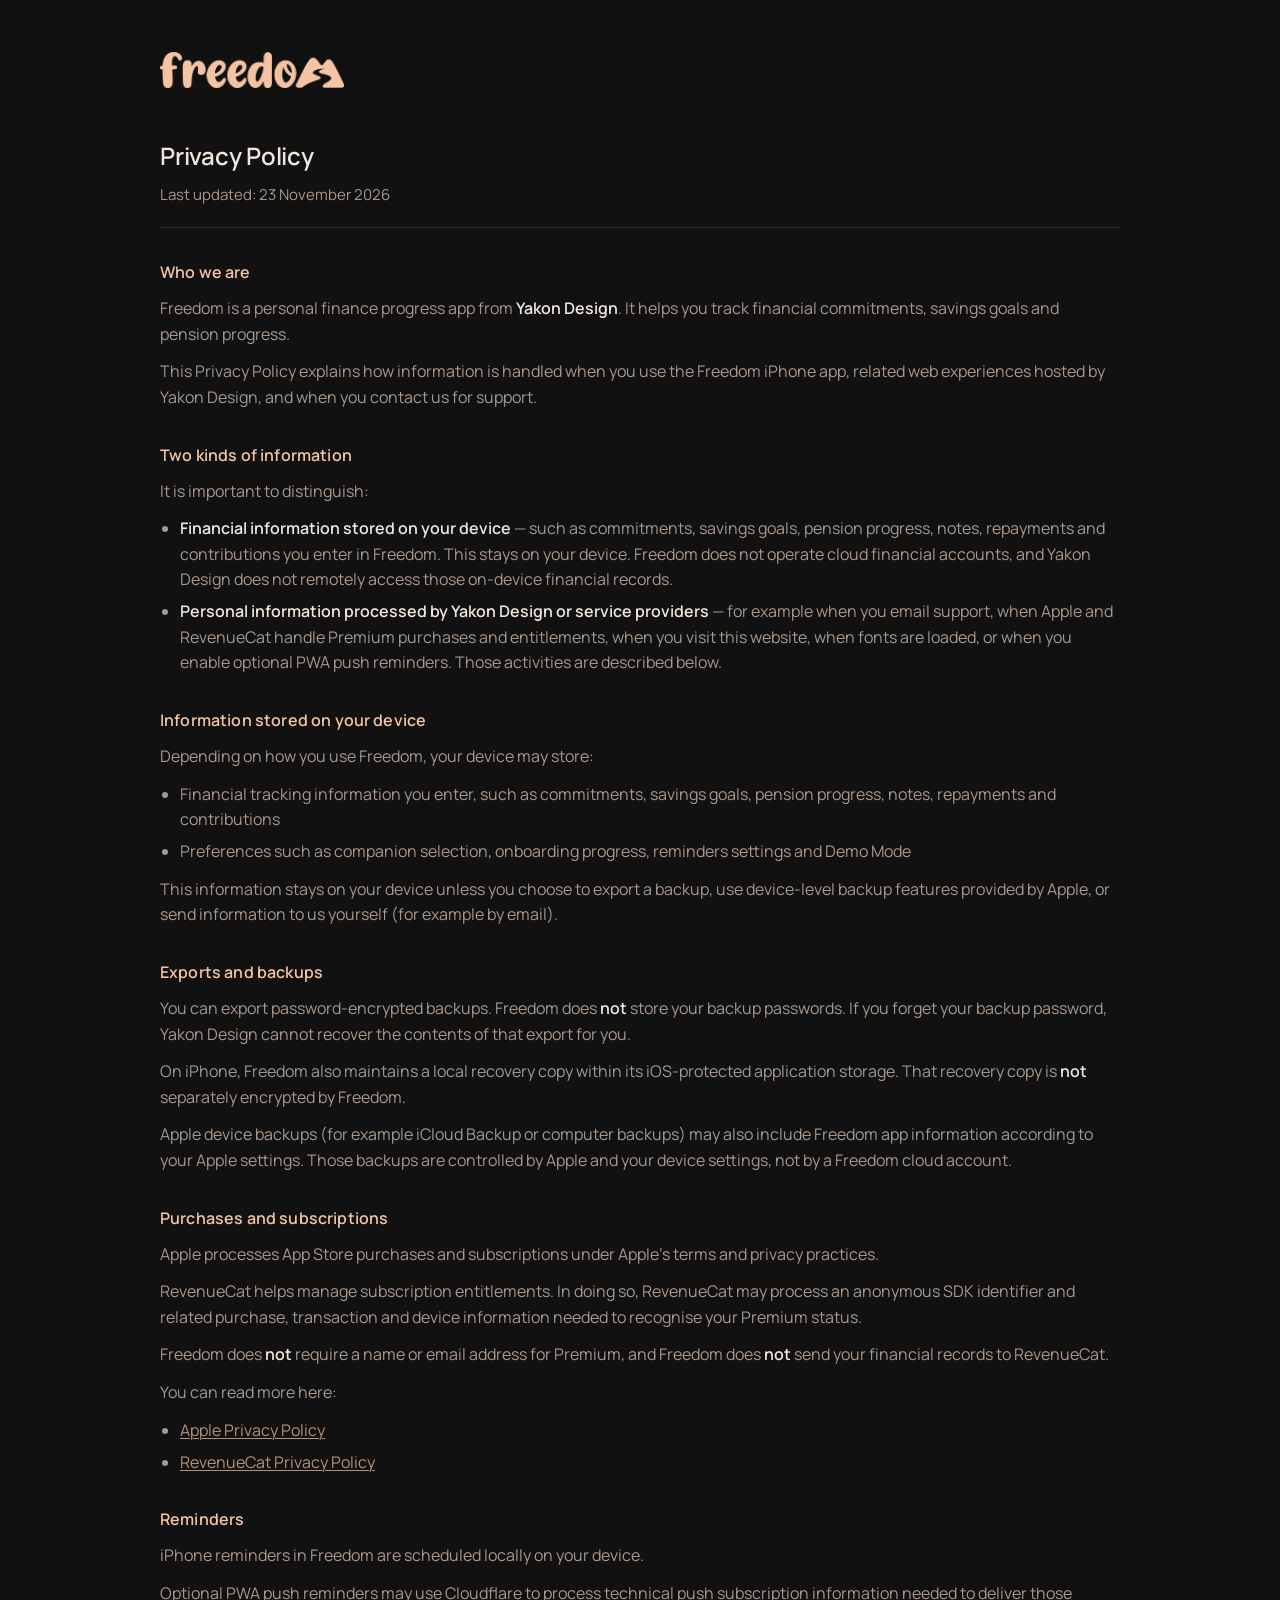
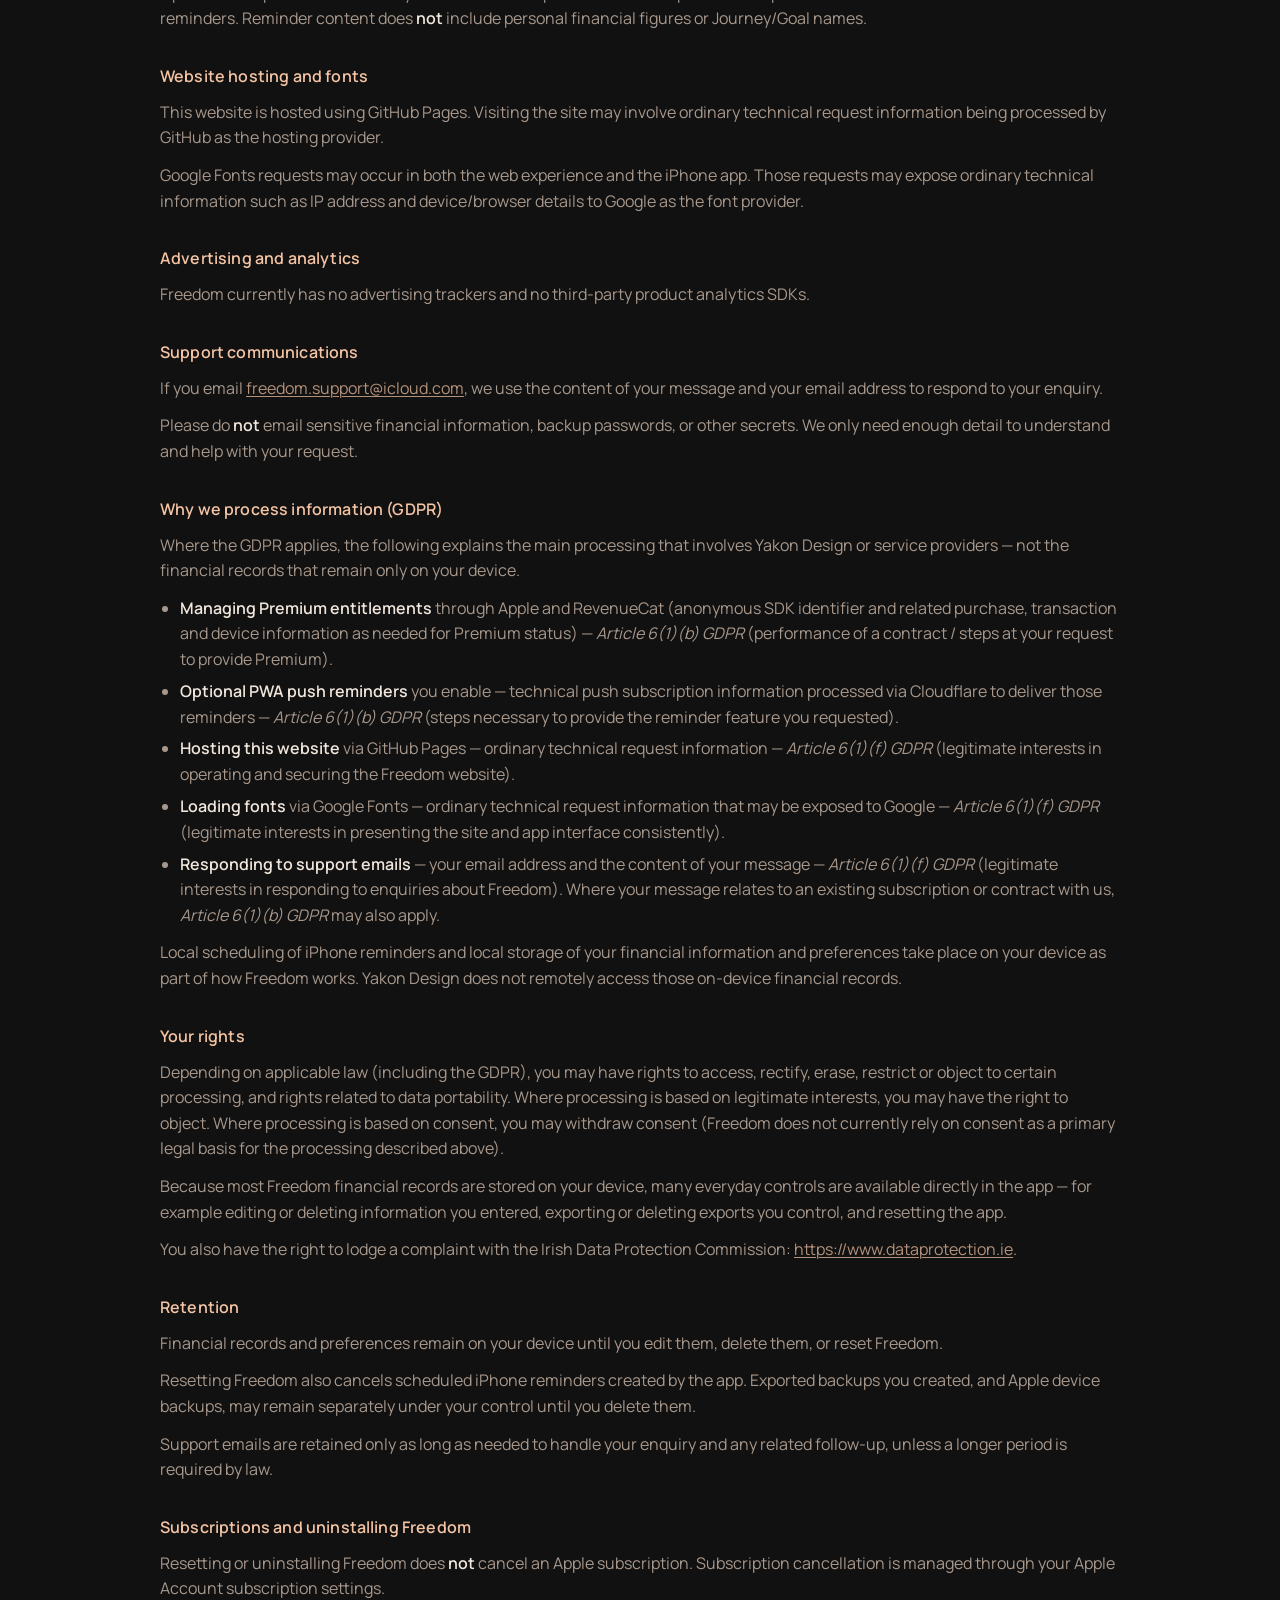
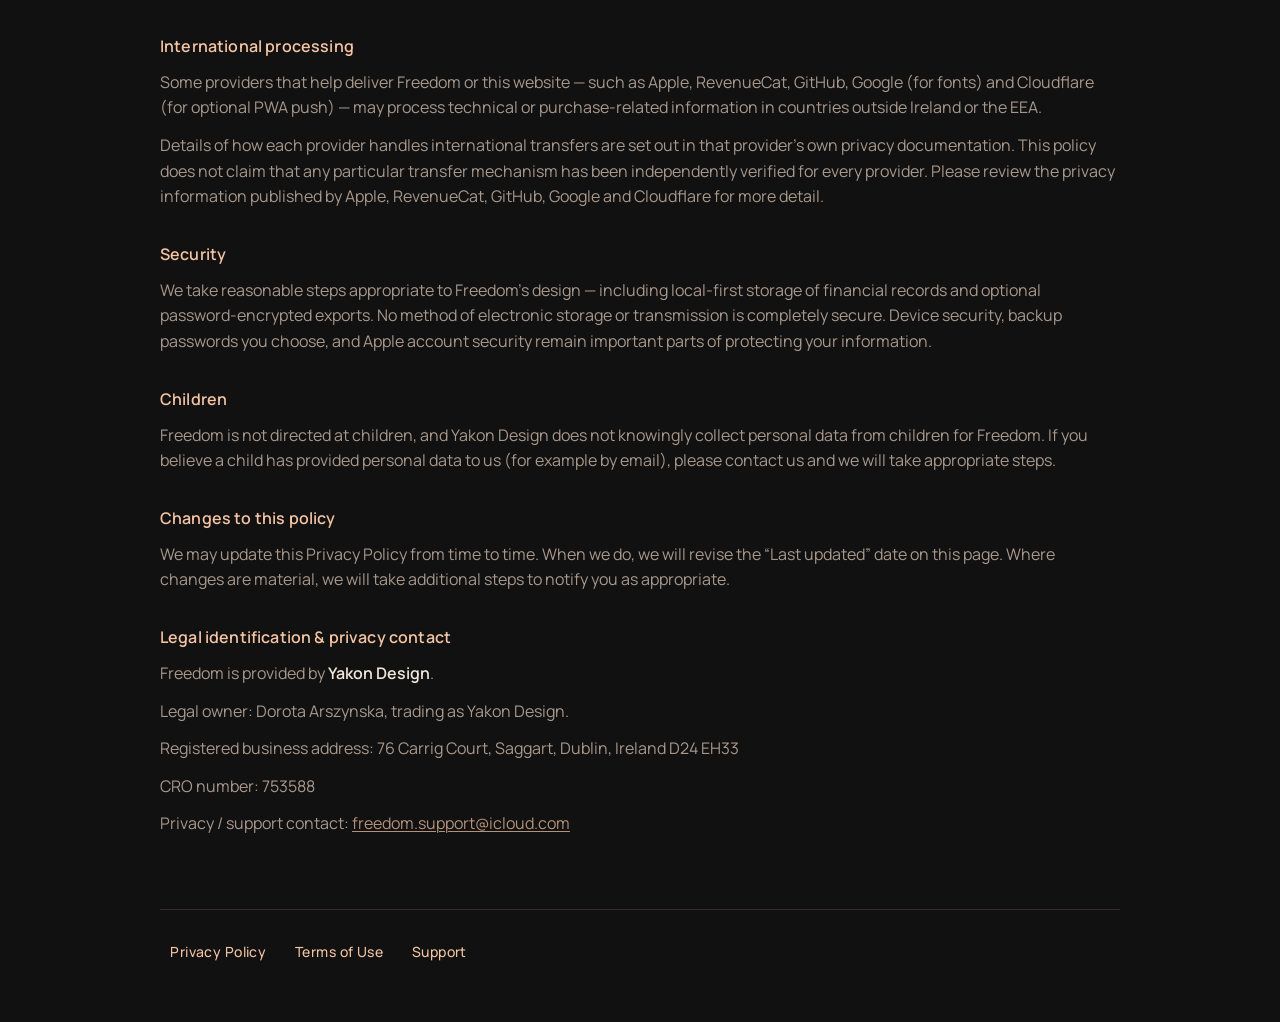
==== privacy/index.html @ 396cba0e "Publish Freedom website for GitHub Pages. Co-authored-by: Cursor <cursoragent@cursor.com>" ====
<!DOCTYPE html>
<html lang="en">
  <head>
    <meta charset="utf-8" />
    <meta name="viewport" content="width=device-width, initial-scale=1" />
    <meta name="description" content="Freedom Privacy Policy — Yakon Design" />
    <title>Privacy Policy — Freedom</title>
    <link rel="preconnect" href="https://fonts.googleapis.com" />
    <link rel="preconnect" href="https://fonts.gstatic.com" crossorigin />
    <link
      href="https://fonts.googleapis.com/css2?family=Manrope:wght@400;500;600&display=swap"
      rel="stylesheet"
    />
    <link rel="stylesheet" href="../css/styles.css" />
  </head>
  <body>
    <div class="site site--page">
      <div class="page">
        <a class="brand" href="../">
          <img
            class="brand__logo"
            src="../assets/freedom-logo-horizontal.png"
            alt="Freedom — Home"
            width="1547"
            height="302"
          />
        </a>

        <header class="page__header">
          <h1 class="page__title">Privacy Policy</h1>
          <p class="page__lede">Last updated: 23 November 2026</p>
        </header>

        <article class="content">
          <section>
            <h2>Who we are</h2>
            <p>
              Freedom is a personal finance progress app from
              <strong>Yakon Design</strong>. It helps you track financial
              commitments, savings goals and pension progress.
            </p>
            <p>
              This Privacy Policy explains how information is handled when you
              use the Freedom iPhone app, related web experiences hosted by
              Yakon Design, and when you contact us for support.
            </p>
          </section>

          <section>
            <h2>Two kinds of information</h2>
            <p>
              It is important to distinguish:
            </p>
            <ul>
              <li>
                <strong>Financial information stored on your device</strong> —
                such as commitments, savings goals, pension progress, notes,
                repayments and contributions you enter in Freedom. This stays
                on your device. Freedom does not operate cloud financial
                accounts, and Yakon Design does not remotely access those
                on-device financial records.
              </li>
              <li>
                <strong>Personal information processed by Yakon Design or
                service providers</strong> — for example when you email
                support, when Apple and RevenueCat handle Premium purchases and
                entitlements, when you visit this website, when fonts are
                loaded, or when you enable optional PWA push reminders. Those
                activities are described below.
              </li>
            </ul>
          </section>

          <section>
            <h2>Information stored on your device</h2>
            <p>Depending on how you use Freedom, your device may store:</p>
            <ul>
              <li>
                Financial tracking information you enter, such as commitments,
                savings goals, pension progress, notes, repayments and
                contributions
              </li>
              <li>
                Preferences such as companion selection, onboarding progress,
                reminders settings and Demo Mode
              </li>
            </ul>
            <p>
              This information stays on your device unless you choose to export
              a backup, use device-level backup features provided by Apple, or
              send information to us yourself (for example by email).
            </p>
          </section>

          <section>
            <h2>Exports and backups</h2>
            <p>
              You can export password-encrypted backups. Freedom does
              <strong>not</strong> store your backup passwords. If you forget
              your backup password, Yakon Design cannot recover the contents of
              that export for you.
            </p>
            <p>
              On iPhone, Freedom also maintains a local recovery copy within
              its iOS-protected application storage. That recovery copy is
              <strong>not</strong> separately encrypted by Freedom.
            </p>
            <p>
              Apple device backups (for example iCloud Backup or computer
              backups) may also include Freedom app information according to
              your Apple settings. Those backups are controlled by Apple and
              your device settings, not by a Freedom cloud account.
            </p>
          </section>

          <section>
            <h2>Purchases and subscriptions</h2>
            <p>
              Apple processes App Store purchases and subscriptions under
              Apple’s terms and privacy practices.
            </p>
            <p>
              RevenueCat helps manage subscription entitlements. In doing so,
              RevenueCat may process an anonymous SDK identifier and related
              purchase, transaction and device information needed to recognise
              your Premium status.
            </p>
            <p>
              Freedom does <strong>not</strong> require a name or email address
              for Premium, and Freedom does <strong>not</strong> send your
              financial records to RevenueCat.
            </p>
            <p>You can read more here:</p>
            <ul>
              <li>
                <a
                  href="https://www.apple.com/legal/privacy/"
                  rel="noopener noreferrer"
                  >Apple Privacy Policy</a
                >
              </li>
              <li>
                <a
                  href="https://www.revenuecat.com/privacy"
                  rel="noopener noreferrer"
                  >RevenueCat Privacy Policy</a
                >
              </li>
            </ul>
          </section>

          <section>
            <h2>Reminders</h2>
            <p>
              iPhone reminders in Freedom are scheduled locally on your device.
            </p>
            <p>
              Optional PWA push reminders may use Cloudflare to process
              technical push subscription information needed to deliver those
              reminders. Reminder content does
              <strong>not</strong> include personal financial figures or
              Journey/Goal names.
            </p>
          </section>

          <section>
            <h2>Website hosting and fonts</h2>
            <p>
              This website is hosted using GitHub Pages. Visiting the site may
              involve ordinary technical request information being processed by
              GitHub as the hosting provider.
            </p>
            <p>
              Google Fonts requests may occur in both the web experience and
              the iPhone app. Those requests may expose ordinary technical
              information such as IP address and device/browser details to
              Google as the font provider.
            </p>
          </section>

          <section>
            <h2>Advertising and analytics</h2>
            <p>
              Freedom currently has no advertising trackers and no third-party
              product analytics SDKs.
            </p>
          </section>

          <section>
            <h2>Support communications</h2>
            <p>
              If you email
              <a href="mailto:freedom.support@icloud.com"
                >freedom.support@icloud.com</a
              >, we use the content of your message and your email address to
              respond to your enquiry.
            </p>
            <p>
              Please do <strong>not</strong> email sensitive financial
              information, backup passwords, or other secrets. We only need
              enough detail to understand and help with your request.
            </p>
          </section>

          <section>
            <h2>Why we process information (GDPR)</h2>
            <p>
              Where the GDPR applies, the following explains the main processing
              that involves Yakon Design or service providers — not the
              financial records that remain only on your device.
            </p>
            <ul>
              <li>
                <strong>Managing Premium entitlements</strong> through Apple and
                RevenueCat (anonymous SDK identifier and related purchase,
                transaction and device information as needed for Premium
                status) —
                <em>Article 6(1)(b) GDPR</em> (performance of a contract /
                steps at your request to provide Premium).
              </li>
              <li>
                <strong>Optional PWA push reminders</strong> you enable —
                technical push subscription information processed via Cloudflare
                to deliver those reminders —
                <em>Article 6(1)(b) GDPR</em> (steps necessary to provide the
                reminder feature you requested).
              </li>
              <li>
                <strong>Hosting this website</strong> via GitHub Pages —
                ordinary technical request information —
                <em>Article 6(1)(f) GDPR</em> (legitimate interests in
                operating and securing the Freedom website).
              </li>
              <li>
                <strong>Loading fonts</strong> via Google Fonts —
                ordinary technical request information that may be exposed to
                Google —
                <em>Article 6(1)(f) GDPR</em> (legitimate interests in
                presenting the site and app interface consistently).
              </li>
              <li>
                <strong>Responding to support emails</strong> —
                your email address and the content of your message —
                <em>Article 6(1)(f) GDPR</em> (legitimate interests in
                responding to enquiries about Freedom). Where your message
                relates to an existing subscription or contract with us,
                <em>Article 6(1)(b) GDPR</em> may also apply.
              </li>
            </ul>
            <p>
              Local scheduling of iPhone reminders and local storage of your
              financial information and preferences take place on your device as
              part of how Freedom works. Yakon Design does not remotely access
              those on-device financial records.
            </p>
          </section>

          <section>
            <h2>Your rights</h2>
            <p>
              Depending on applicable law (including the GDPR), you may have
              rights to access, rectify, erase, restrict or object to certain
              processing, and rights related to data portability. Where
              processing is based on legitimate interests, you may have the
              right to object. Where processing is based on consent, you may
              withdraw consent (Freedom does not currently rely on consent as a
              primary legal basis for the processing described above).
            </p>
            <p>
              Because most Freedom financial records are stored on your device,
              many everyday controls are available directly in the app — for
              example editing or deleting information you entered, exporting or
              deleting exports you control, and resetting the app.
            </p>
            <p>
              You also have the right to lodge a complaint with the Irish Data
              Protection Commission:
              <a href="https://www.dataprotection.ie" rel="noopener noreferrer"
                >https://www.dataprotection.ie</a
              >.
            </p>
          </section>

          <section>
            <h2>Retention</h2>
            <p>
              Financial records and preferences remain on your device until you
              edit them, delete them, or reset Freedom.
            </p>
            <p>
              Resetting Freedom also cancels scheduled iPhone reminders created
              by the app. Exported backups you created, and Apple device
              backups, may remain separately under your control until you delete
              them.
            </p>
            <p>
              Support emails are retained only as long as needed to handle your
              enquiry and any related follow-up, unless a longer period is
              required by law.
            </p>
          </section>

          <section>
            <h2>Subscriptions and uninstalling Freedom</h2>
            <p>
              Resetting or uninstalling Freedom does
              <strong>not</strong> cancel an Apple subscription. Subscription
              cancellation is managed through your Apple Account subscription
              settings.
            </p>
          </section>

          <section>
            <h2>International processing</h2>
            <p>
              Some providers that help deliver Freedom or this website — such as
              Apple, RevenueCat, GitHub, Google (for fonts) and Cloudflare (for
              optional PWA push) — may process technical or purchase-related
              information in countries outside Ireland or the EEA.
            </p>
            <p>
              Details of how each provider handles international transfers are
              set out in that provider’s own privacy documentation. This policy
              does not claim that any particular transfer mechanism has been
              independently verified for every provider. Please review the
              privacy information published by Apple, RevenueCat, GitHub, Google
              and Cloudflare for more detail.
            </p>
          </section>

          <section>
            <h2>Security</h2>
            <p>
              We take reasonable steps appropriate to Freedom’s design —
              including local-first storage of financial records and optional
              password-encrypted exports. No method of electronic storage or
              transmission is completely secure. Device security, backup
              passwords you choose, and Apple account security remain important
              parts of protecting your information.
            </p>
          </section>

          <section>
            <h2>Children</h2>
            <p>
              Freedom is not directed at children, and Yakon Design does not
              knowingly collect personal data from children for Freedom. If you
              believe a child has provided personal data to us (for example by
              email), please contact us and we will take appropriate steps.
            </p>
          </section>

          <section>
            <h2>Changes to this policy</h2>
            <p>
              We may update this Privacy Policy from time to time. When we do,
              we will revise the “Last updated” date on this page. Where changes
              are material, we will take additional steps to notify you as
              appropriate.
            </p>
          </section>

          <section>
            <h2>Legal identification &amp; privacy contact</h2>
            <p>
              Freedom is provided by <strong>Yakon Design</strong>.
            </p>
            <p>
              Legal owner: Dorota Arszynska, trading as Yakon Design.
            </p>
            <p>
              Registered business address: 76 Carrig Court, Saggart, Dublin,
              Ireland D24 EH33
            </p>
            <p>CRO number: 753588</p>
            <p>
              Privacy / support contact:
              <a href="mailto:freedom.support@icloud.com"
                >freedom.support@icloud.com</a
              >
            </p>
          </section>
        </article>

        <footer class="page__footer">
          <ul class="nav-links">
            <li><a href="../privacy/" aria-current="page">Privacy Policy</a></li>
            <li><a href="../terms/">Terms of Use</a></li>
            <li><a href="../support/">Support</a></li>
          </ul>
        </footer>
      </div>
    </div>
  </body>
</html>
---- css/styles.css ----
/* Freedom — shared styles */

:root {
  --bg: #111111;
  --bg-elevated: #181818;
  --text: #f0e6dc;
  --text-muted: #a8988c;
  --accent: #f3c3a3; /* exact peach from Freedom logo */
  --accent-soft: rgba(243, 195, 163, 0.72);
  --tagline: #d4ae96; /* softer peach for the tagline */
  --rule: rgba(243, 195, 163, 0.16);
  --font: "Manrope", "Avenir Next", "Segoe UI", sans-serif;
  --space-xs: 0.5rem;
  --space-sm: 0.75rem;
  --space-md: 1.25rem;
  --space-lg: 2rem;
  --space-xl: 3rem;
  --space-2xl: 4.5rem;
  --content-width: 36rem;
  --page-pad: clamp(1.5rem, 5vw, 3rem);
  --touch: 2.75rem;
}

*,
*::before,
*::after {
  box-sizing: border-box;
}

html {
  -webkit-text-size-adjust: 100%;
  text-size-adjust: 100%;
}

body {
  margin: 0;
  min-height: 100dvh;
  font-family: var(--font);
  font-weight: 400;
  font-size: clamp(1rem, 0.95rem + 0.3vw, 1.125rem);
  line-height: 1.65;
  color: var(--text);
  background-color: var(--bg);
  -webkit-font-smoothing: antialiased;
  -moz-osx-font-smoothing: grayscale;
}

img {
  display: block;
  max-width: 100%;
  height: auto;
}

a {
  color: var(--accent-soft);
  text-decoration: none;
}

a:hover,
a:focus-visible {
  color: var(--accent);
}

a:focus-visible {
  outline: 2px solid var(--accent);
  outline-offset: 4px;
  border-radius: 2px;
}

/* —— Layout shells —— */

.site {
  min-height: 100dvh;
  display: flex;
  flex-direction: column;
  padding: var(--page-pad);
}

.site--home {
  justify-content: center;
  align-items: center;
  text-align: center;
}

.site--page {
  align-items: stretch;
}

.page {
  width: 100%;
  max-width: var(--content-width);
  margin: 0 auto;
  flex: 1;
  display: flex;
  flex-direction: column;
}

/* —— Brand —— */

.brand {
  display: inline-flex;
  align-items: center;
  justify-content: center;
  text-decoration: none;
  color: inherit;
}

.brand:hover,
.brand:focus-visible {
  color: inherit;
}

.brand__logo {
  width: min(14.5rem, 72vw);
  height: auto;
}

/* Home logo: ~75% on mobile; full size from tablet up */
.site--home .brand__logo {
  width: min(12.375rem, 58.5vw);
}

.site--page .brand {
  align-self: flex-start;
  margin-bottom: var(--space-xl);
  min-height: var(--touch);
}

.site--page .brand__logo {
  width: min(10.5rem, 55vw);
}

/* —— Home —— */

.home {
  display: flex;
  flex-direction: column;
  align-items: center;
  gap: 0;
  width: 100%;
  max-width: 28rem;
}

.tagline {
  margin: 0.45rem 0 0;
  font-size: 0.98rem;
  font-weight: 400;
  letter-spacing: 0.02em;
  color: var(--tagline);
}

.nav-links {
  list-style: none;
  margin: calc(var(--space-lg) + var(--space-md)) 0 0;
  padding: 0;
  display: flex;
  flex-direction: column;
  align-items: center;
  gap: 0.15rem;
  width: 100%;
}

.nav-links a {
  display: inline-flex;
  align-items: center;
  justify-content: center;
  min-height: var(--touch);
  padding: 0.35rem 1rem;
  font-size: 0.95rem;
  font-weight: 500;
  letter-spacing: 0.04em;
  text-transform: none;
  color: var(--accent);
}

.nav-links a:hover,
.nav-links a:focus-visible {
  color: var(--text);
}

/* —— Subpages —— */

.page__header {
  margin-bottom: var(--space-lg);
  padding-bottom: var(--space-md);
  border-bottom: 1px solid var(--rule);
}

.page__title {
  margin: 0;
  font-size: clamp(1.5rem, 1.3rem + 1vw, 1.85rem);
  font-weight: 600;
  letter-spacing: -0.01em;
  line-height: 1.25;
  color: var(--text);
}

.page__lede {
  margin: var(--space-sm) 0 0;
  color: var(--text-muted);
  font-size: 0.95rem;
}

.content {
  flex: 1;
}

.content section + section {
  margin-top: var(--space-lg);
}

.content h2 {
  margin: 0 0 var(--space-sm);
  font-size: 1.05rem;
  font-weight: 600;
  letter-spacing: 0.01em;
  color: var(--accent);
}

.content strong {
  color: var(--text);
  font-weight: 600;
}

.content p {
  margin: 0 0 var(--space-sm);
  color: var(--text-muted);
}

.content p:last-child {
  margin-bottom: 0;
}

.content ul,
.content ol {
  margin: 0 0 var(--space-sm);
  padding-left: 1.25rem;
  color: var(--text-muted);
}

.content li {
  margin-bottom: 0.4rem;
}

.content li:last-child {
  margin-bottom: 0;
}

.content a {
  text-decoration: underline;
  text-underline-offset: 0.15em;
  text-decoration-thickness: 1px;
}

.review-flag {
  margin: 0 0 var(--space-sm);
  padding: var(--space-sm) var(--space-md);
  background: var(--bg-elevated);
  border: 1px solid var(--rule);
  border-radius: 0.5rem;
  color: var(--tagline);
  font-size: 0.9rem;
}

.placeholder {
  margin: 0;
  padding: var(--space-md);
  background: var(--bg-elevated);
  border: 1px solid var(--rule);
  border-radius: 0.5rem;
  color: var(--text-muted);
  font-size: 0.95rem;
}

.placeholder code {
  font-family: ui-monospace, "SF Mono", Menlo, Consolas, monospace;
  font-size: 0.88em;
  color: var(--accent-soft);
}

.email-link {
  display: inline-flex;
  align-items: center;
  min-height: var(--touch);
  padding: 0.25rem 0;
  font-size: 1.05rem;
  font-weight: 500;
  color: var(--accent);
  word-break: break-all;
}

.email-link:hover,
.email-link:focus-visible {
  color: var(--text);
}

.page__footer {
  margin-top: var(--space-2xl);
  padding-top: var(--space-md);
  border-top: 1px solid var(--rule);
}

.page__footer .nav-links {
  flex-direction: row;
  flex-wrap: wrap;
  justify-content: flex-start;
  gap: 0.25rem 0.5rem;
  margin: 0;
}

.page__footer .nav-links a {
  padding: 0.35rem 0.65rem;
  font-size: 0.875rem;
  letter-spacing: 0.03em;
}

/* —— Wider screens —— */

@media (min-width: 640px) {
  .site--home .brand__logo {
    width: min(16.5rem, 78vw);
  }

  .tagline {
    margin-top: 0.55rem;
    font-size: clamp(1.05rem, 1rem + 0.45vw, 1.25rem);
  }

  .site--home .nav-links {
    flex-direction: row;
    flex-wrap: wrap;
    justify-content: center;
    gap: 0.25rem 0.35rem;
    margin-top: calc(var(--space-xl) + var(--space-md));
  }
}

@media (min-width: 960px) {
  .site--page .brand__logo {
    width: 11.5rem;
  }
}

/* Desktop content pages: wider column, quieter legal typography */
@media (min-width: 1024px) {
  .page {
    max-width: 960px;
  }

  .site--page {
    font-size: 1rem; /* ~16px */
    line-height: 1.6;
    font-weight: 400;
  }

  .page__title {
    font-size: 1.5rem;
    font-weight: 600;
    line-height: 1.3;
  }

  .page__lede {
    font-size: 0.9375rem;
  }

  .content {
    text-align: left;
  }

  .content h2 {
    font-size: 1rem;
    font-weight: 600;
    margin-bottom: 0.65rem;
  }

  .content section + section {
    margin-top: var(--space-lg);
  }

  .content p,
  .content ul,
  .content ol {
    font-size: 1rem;
    font-weight: 400;
    line-height: 1.6;
  }

  .email-link {
    font-size: 1rem;
    font-weight: 500;
  }

  .review-flag {
    font-size: 0.875rem;
    line-height: 1.55;
  }
}

/* Prefer reduced motion (no animations shipped; keep for future safety) */
@media (prefers-reduced-motion: reduce) {
  * {
    scroll-behavior: auto !important;
  }
}
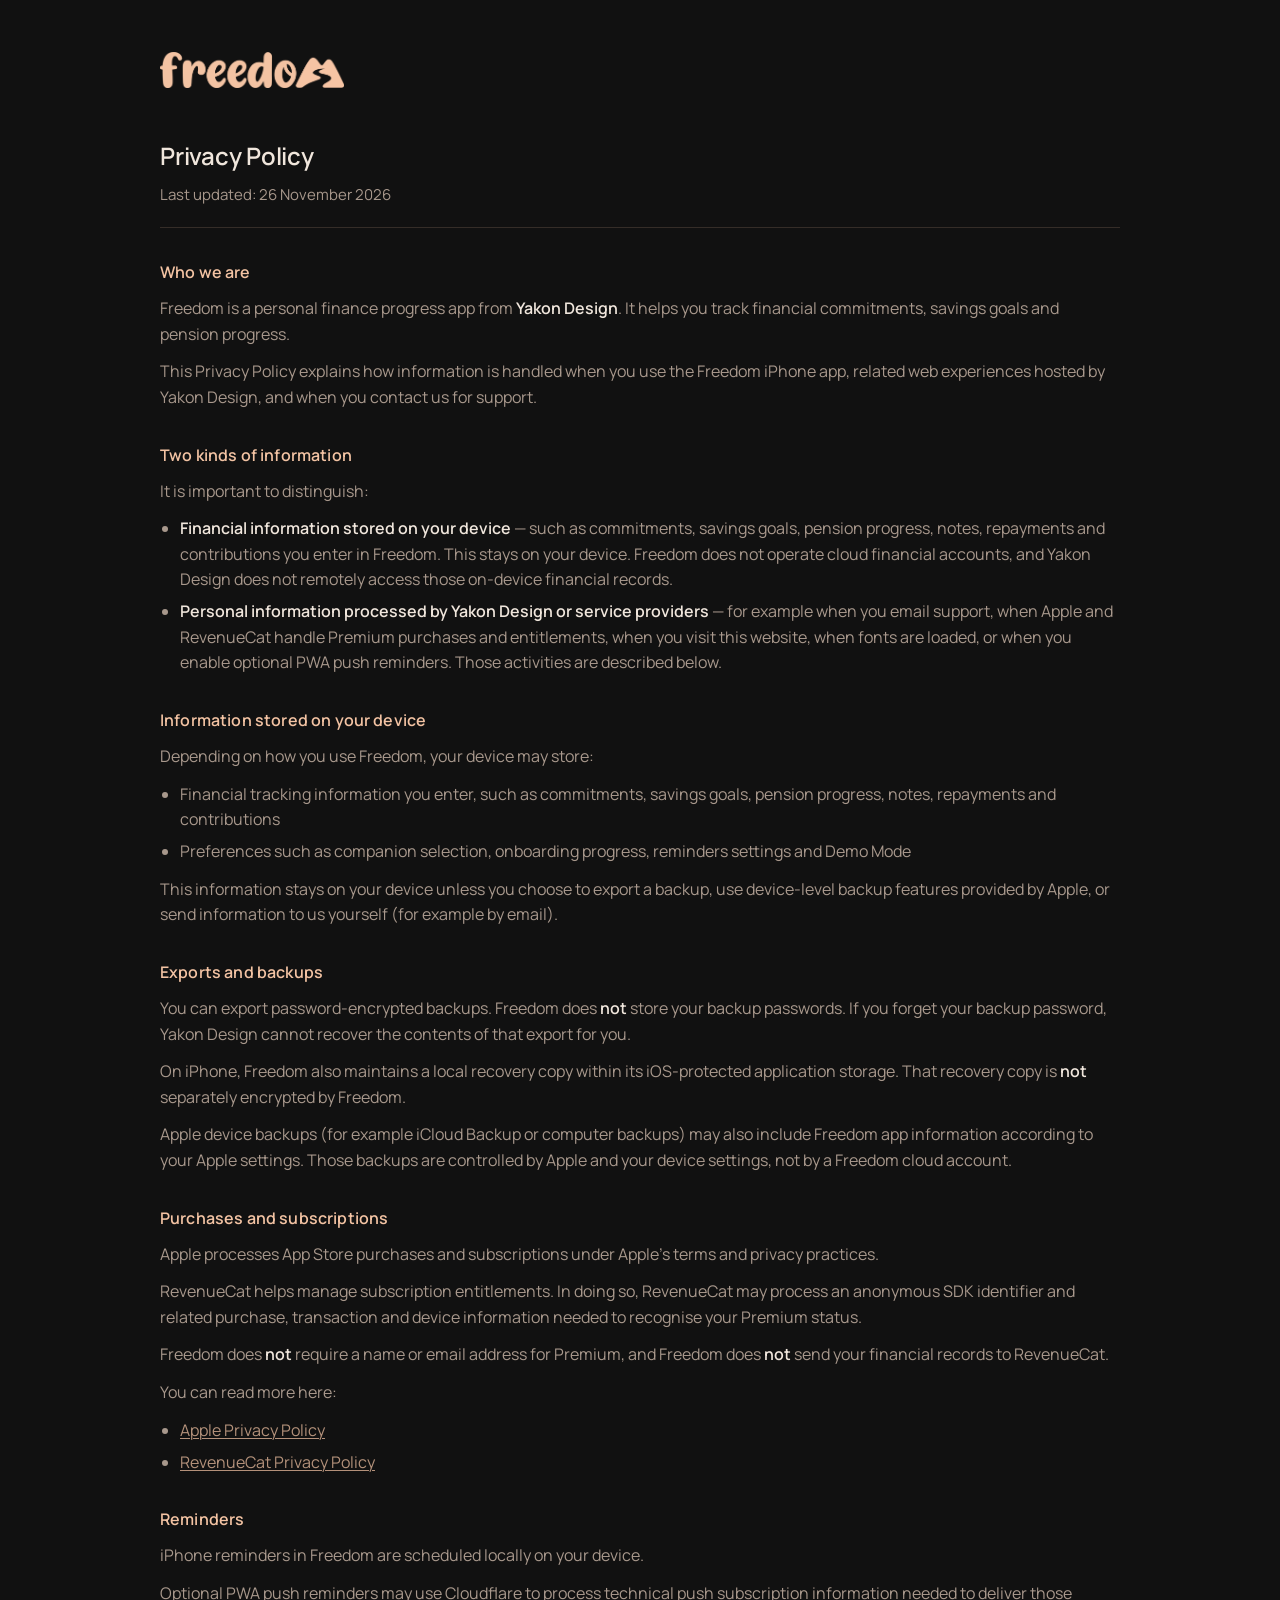
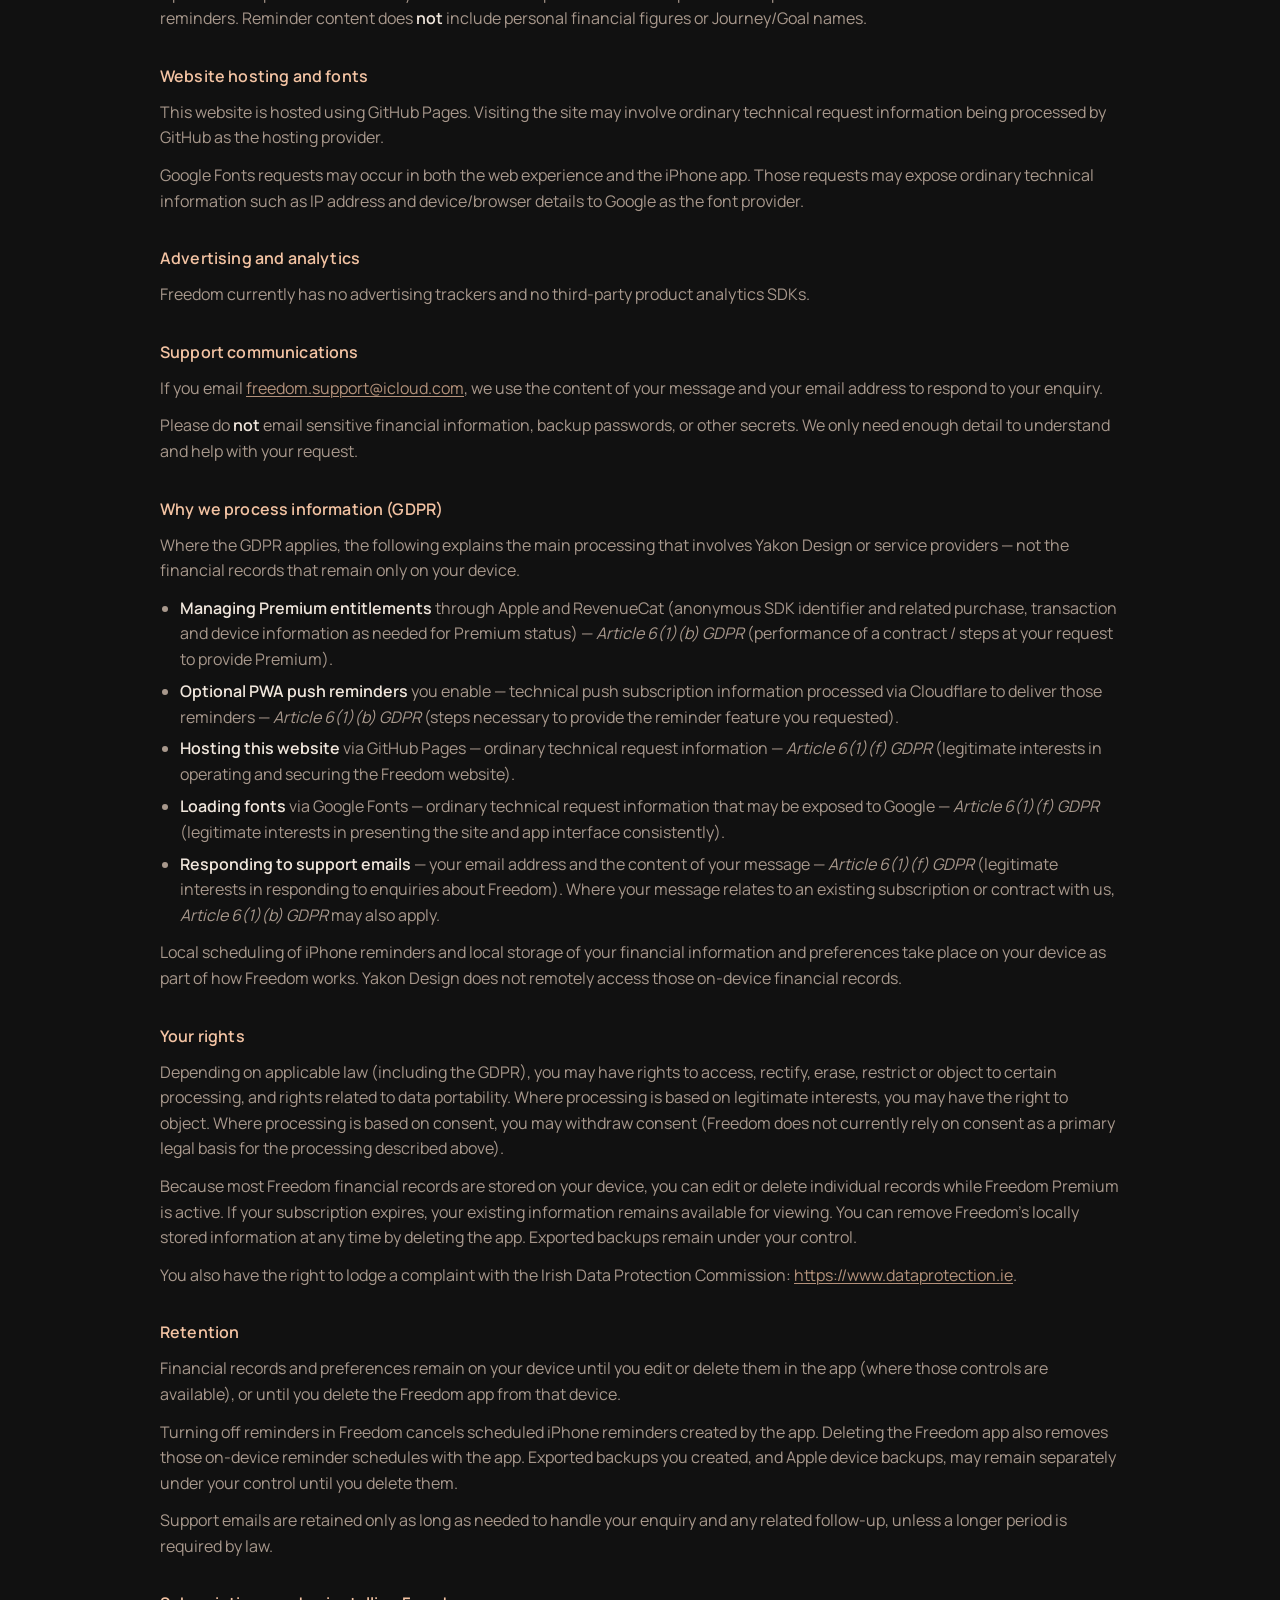
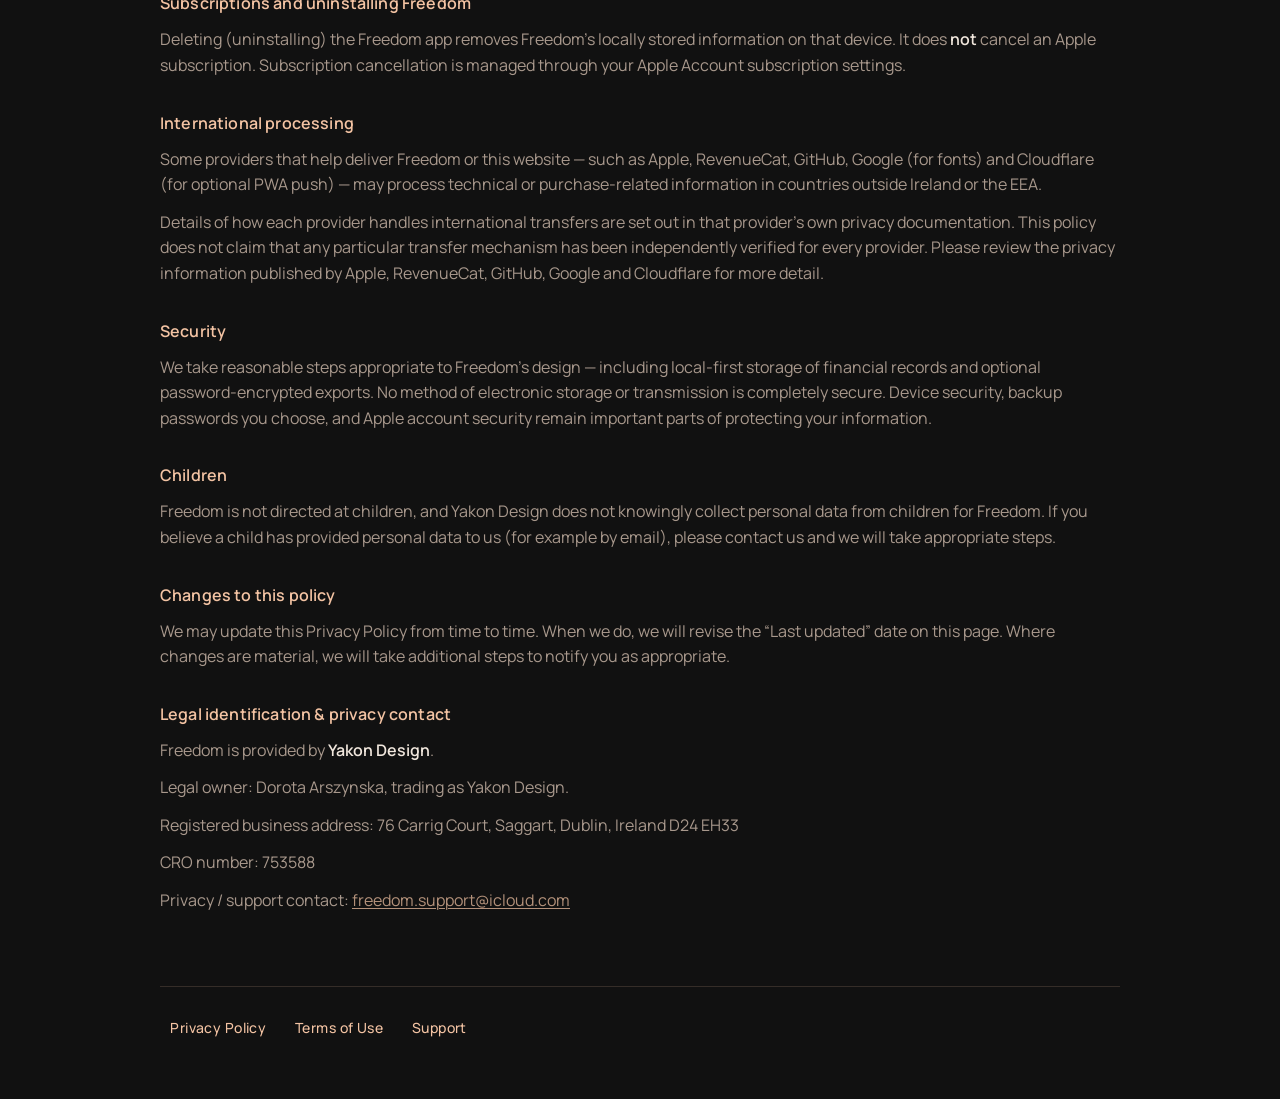
==== commit f096c7c3: "Align Privacy Policy with how Freedom data can be removed. Stop presenting Reset Freedom as an every" ====
--- a/privacy/index.html
+++ b/privacy/index.html
@@ -28,7 +28,7 @@
 
         <header class="page__header">
           <h1 class="page__title">Privacy Policy</h1>
-          <p class="page__lede">Last updated: 23 November 2026</p>
+          <p class="page__lede">Last updated: 26 November 2026</p>
         </header>
 
         <article class="content">
@@ -268,9 +268,11 @@
             </p>
             <p>
               Because most Freedom financial records are stored on your device,
-              many everyday controls are available directly in the app — for
-              example editing or deleting information you entered, exporting or
-              deleting exports you control, and resetting the app.
+              you can edit or delete individual records while Freedom Premium is
+              active. If your subscription expires, your existing information
+              remains available for viewing. You can remove Freedom’s locally
+              stored information at any time by deleting the app. Exported
+              backups remain under your control.
             </p>
             <p>
               You also have the right to lodge a complaint with the Irish Data
@@ -285,13 +287,15 @@
             <h2>Retention</h2>
             <p>
               Financial records and preferences remain on your device until you
-              edit them, delete them, or reset Freedom.
-            </p>
-            <p>
-              Resetting Freedom also cancels scheduled iPhone reminders created
-              by the app. Exported backups you created, and Apple device
-              backups, may remain separately under your control until you delete
-              them.
+              edit or delete them in the app (where those controls are
+              available), or until you delete the Freedom app from that device.
+            </p>
+            <p>
+              Turning off reminders in Freedom cancels scheduled iPhone
+              reminders created by the app. Deleting the Freedom app also
+              removes those on-device reminder schedules with the app. Exported
+              backups you created, and Apple device backups, may remain
+              separately under your control until you delete them.
             </p>
             <p>
               Support emails are retained only as long as needed to handle your
@@ -303,7 +307,8 @@
           <section>
             <h2>Subscriptions and uninstalling Freedom</h2>
             <p>
-              Resetting or uninstalling Freedom does
+              Deleting (uninstalling) the Freedom app removes Freedom’s locally
+              stored information on that device. It does
               <strong>not</strong> cancel an Apple subscription. Subscription
               cancellation is managed through your Apple Account subscription
               settings.
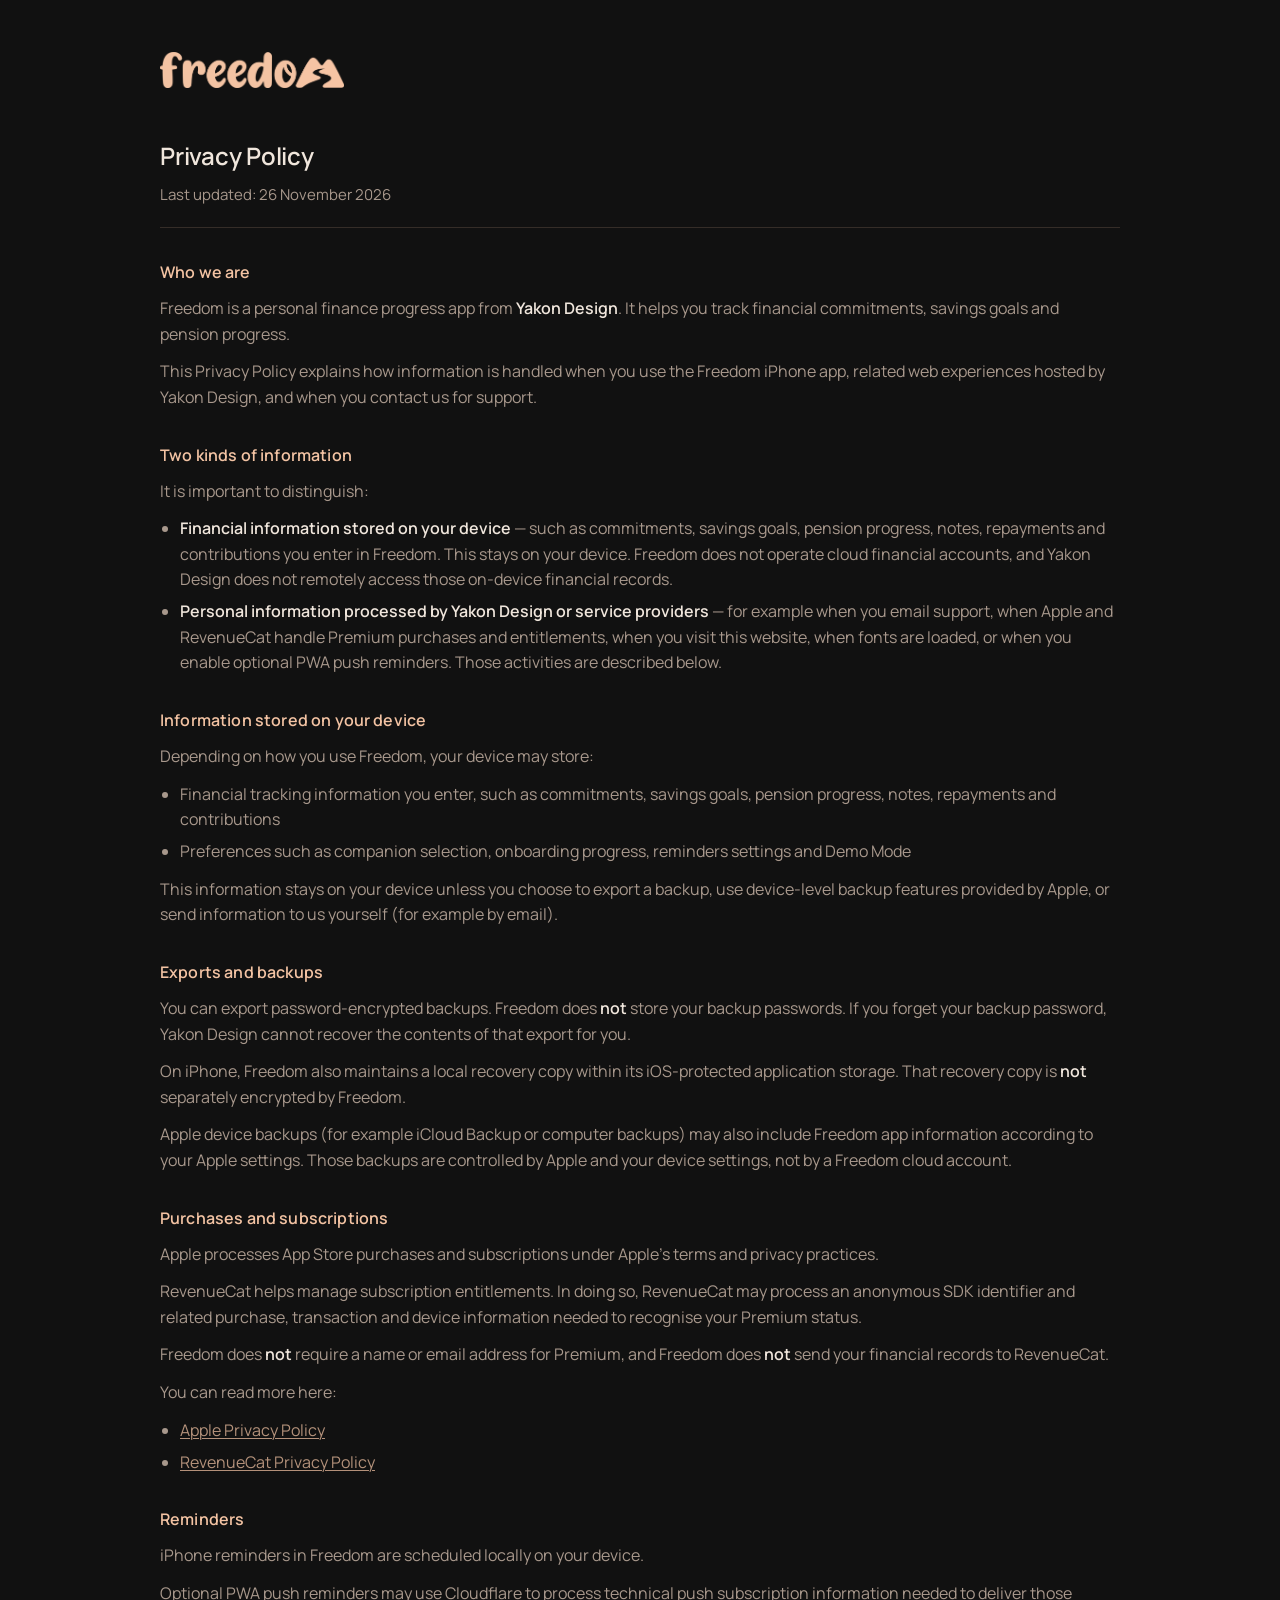
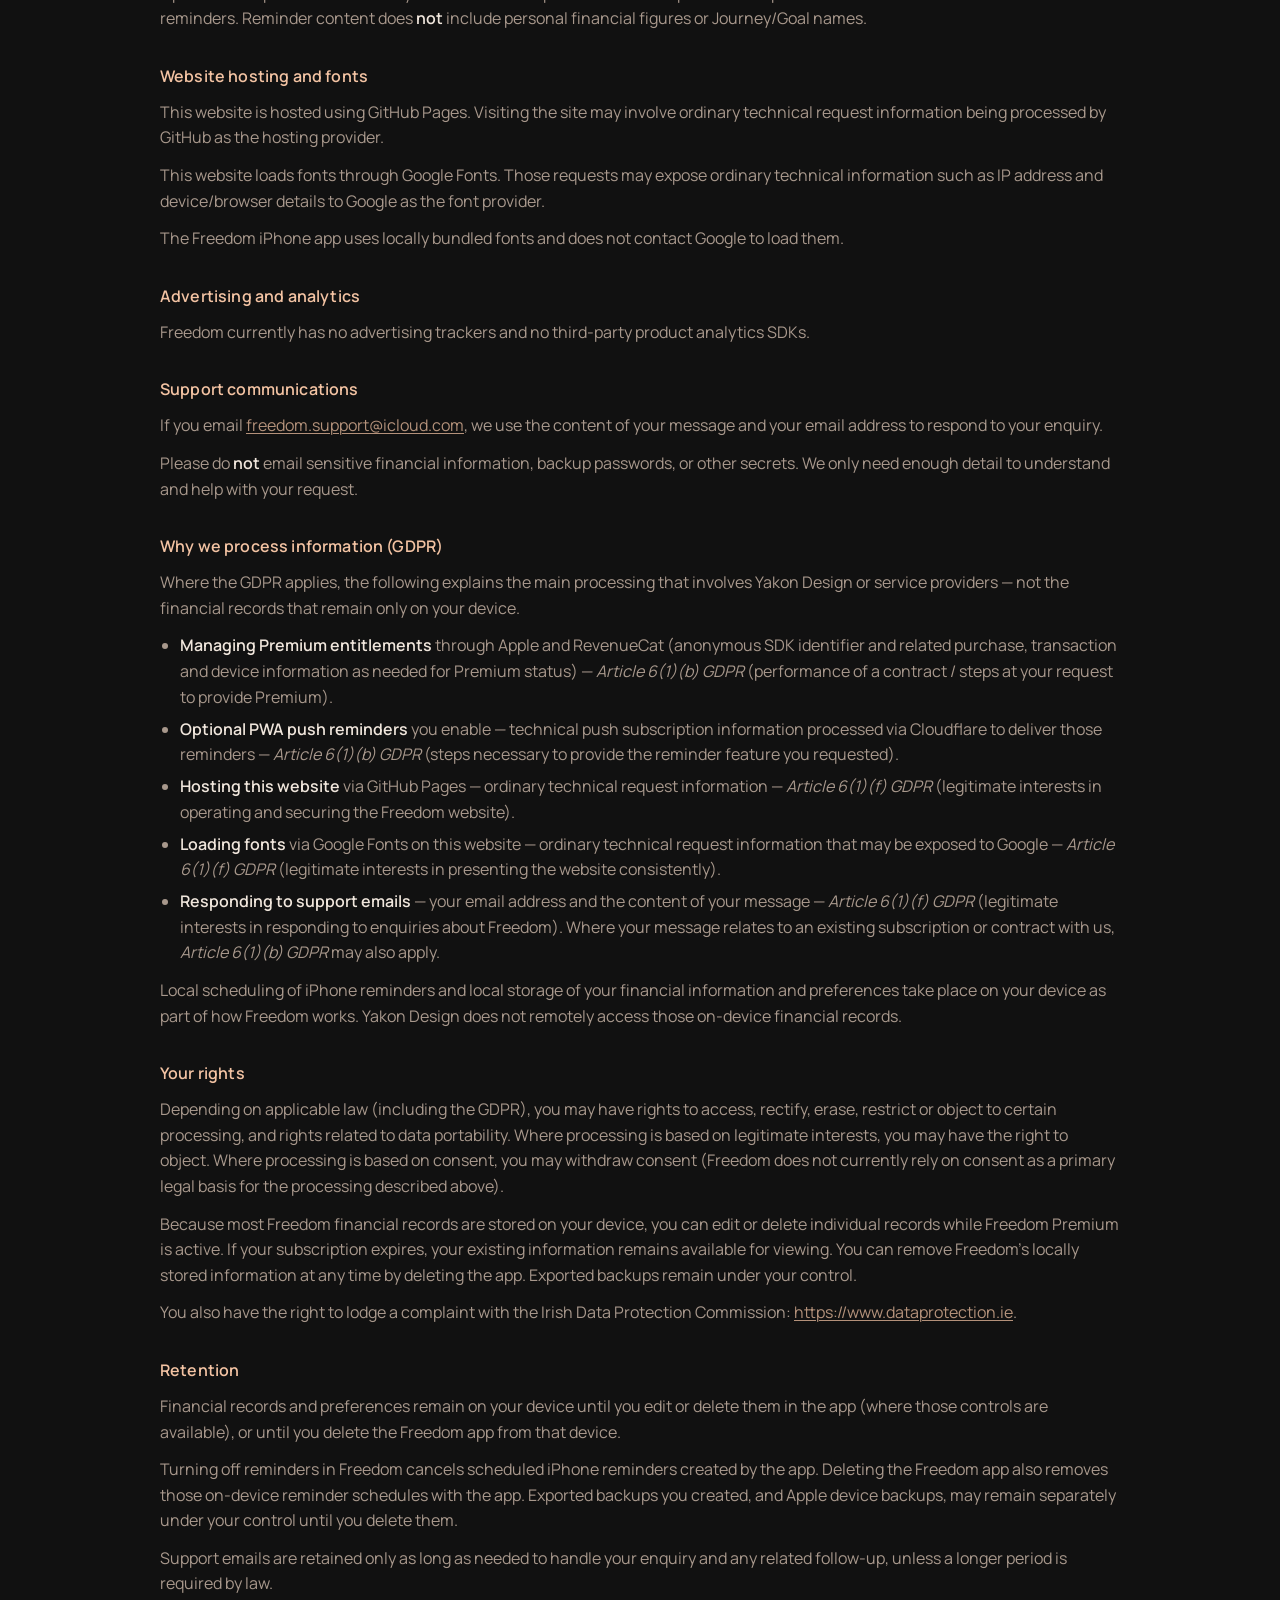
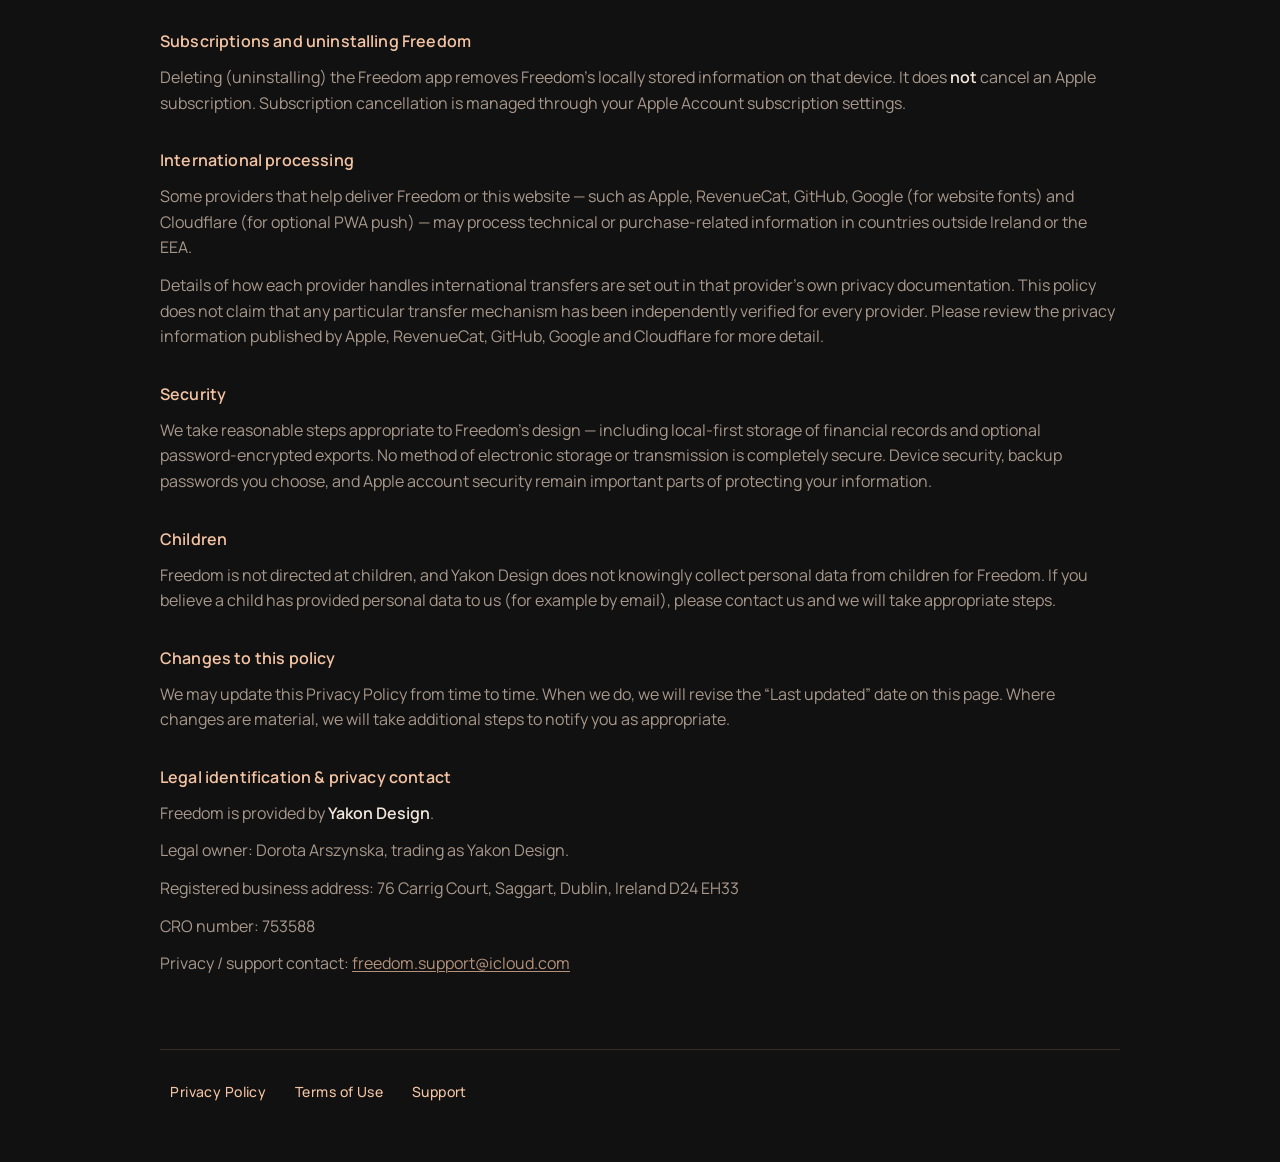
==== commit b83ba61d: "Clarify Google Fonts applies to the website only. Privacy Policy now states the marketing site still" ====
--- a/privacy/index.html
+++ b/privacy/index.html
@@ -171,10 +171,13 @@
               GitHub as the hosting provider.
             </p>
             <p>
-              Google Fonts requests may occur in both the web experience and
-              the iPhone app. Those requests may expose ordinary technical
-              information such as IP address and device/browser details to
-              Google as the font provider.
+              This website loads fonts through Google Fonts. Those requests may
+              expose ordinary technical information such as IP address and
+              device/browser details to Google as the font provider.
+            </p>
+            <p>
+              The Freedom iPhone app uses locally bundled fonts and does not
+              contact Google to load them.
             </p>
           </section>
 
@@ -232,11 +235,11 @@
                 operating and securing the Freedom website).
               </li>
               <li>
-                <strong>Loading fonts</strong> via Google Fonts —
-                ordinary technical request information that may be exposed to
+                <strong>Loading fonts</strong> via Google Fonts on this website
+                — ordinary technical request information that may be exposed to
                 Google —
                 <em>Article 6(1)(f) GDPR</em> (legitimate interests in
-                presenting the site and app interface consistently).
+                presenting the website consistently).
               </li>
               <li>
                 <strong>Responding to support emails</strong> —
@@ -319,9 +322,10 @@
             <h2>International processing</h2>
             <p>
               Some providers that help deliver Freedom or this website — such as
-              Apple, RevenueCat, GitHub, Google (for fonts) and Cloudflare (for
-              optional PWA push) — may process technical or purchase-related
-              information in countries outside Ireland or the EEA.
+              Apple, RevenueCat, GitHub, Google (for website fonts) and
+              Cloudflare (for optional PWA push) — may process technical or
+              purchase-related information in countries outside Ireland or the
+              EEA.
             </p>
             <p>
               Details of how each provider handles international transfers are
